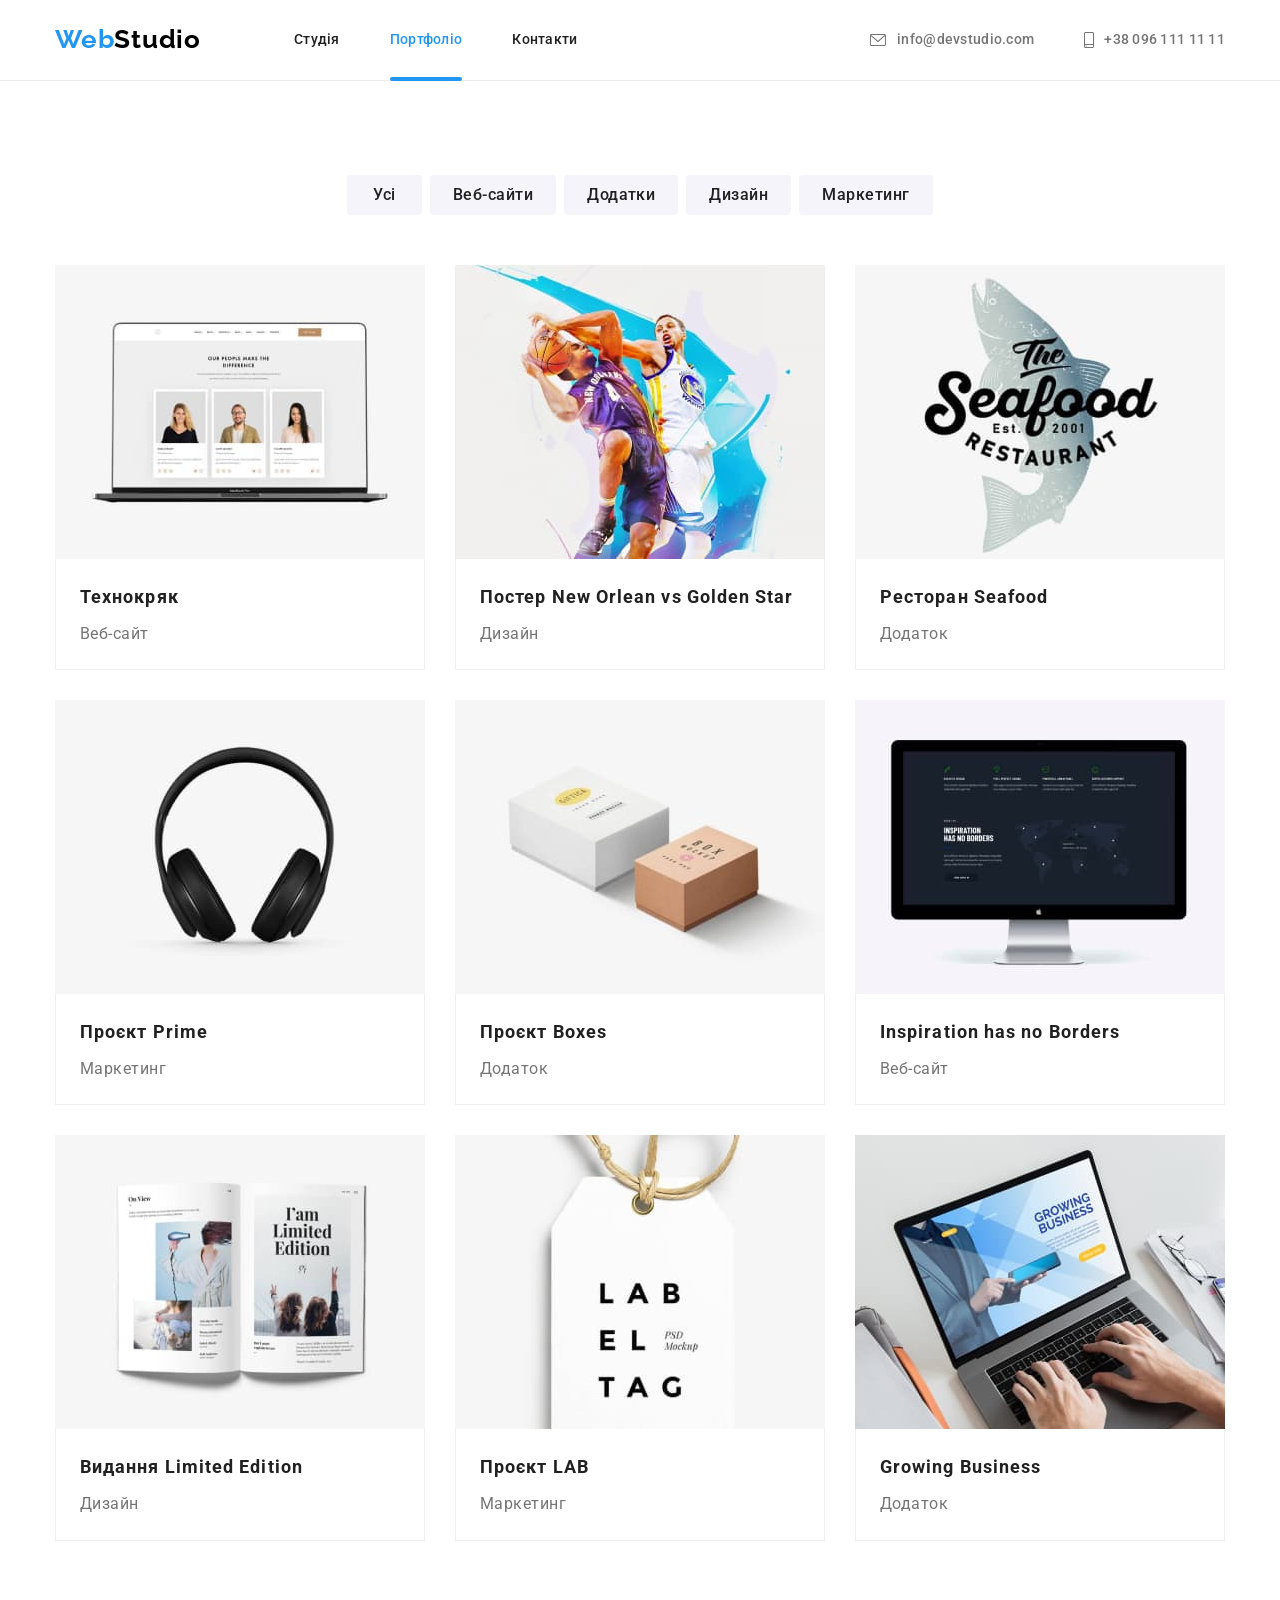
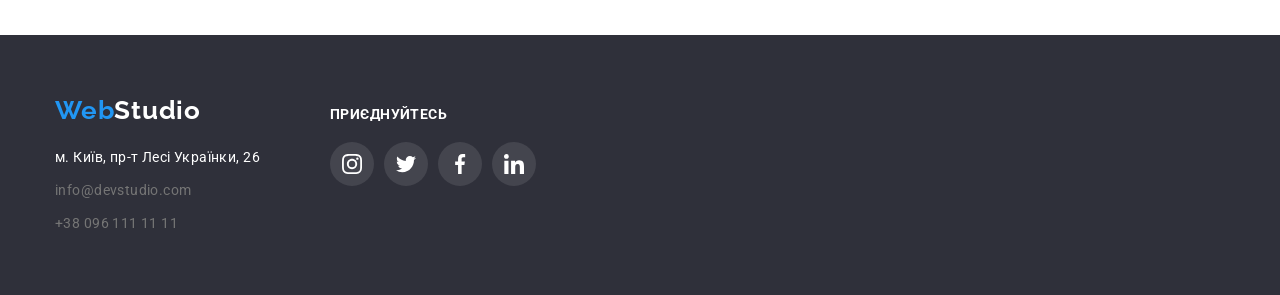
==== portfolio.html @ e0a2a1b2 "Initial commit" ====
<!DOCTYPE html>
<html lang="uk">
  <head>
    <meta charset="UTF-8" />
    <meta http-equiv="X-UA-Compatible" content="IE=edge" />
    <meta name="viewport" content="width=device-width, initial-scale=1.0" />
    <title>WebStudio</title>
    <!-- fonts -->
    <link rel="preconnect" href="https://fonts.googleapis.com" />
    <link rel="preconnect" href="https://fonts.gstatic.com" crossorigin />
    <link rel="preconnect" href="https://fonts.googleapis.com" />
    <link rel="preconnect" href="https://fonts.gstatic.com" crossorigin />
    <link
      href="https://fonts.googleapis.com/css2?family=Raleway:wght@700&family=Roboto:wght@400;500;700;900&display=swap"
      rel="stylesheet"
    />
    <!-- modern-normalize -->
    <link
      rel="stylesheet"
      href="https://cdnjs.cloudflare.com/ajax/libs/modern-normalize/1.1.0/modern-normalize.min.css"
      integrity="sha512-wpPYUAdjBVSE4KJnH1VR1HeZfpl1ub8YT/NKx4PuQ5NmX2tKuGu6U/JRp5y+Y8XG2tV+wKQpNHVUX03MfMFn9Q=="
      crossorigin="anonymous"
      referrerpolicy="no-referrer"
    />
    <!-- custom styles -->
    <link rel="stylesheet" href="./css/styles.css" />
  </head>
  <body>
    <header>
      <div class="container header">
        <nav class="nav">
          <a class="logo logo-header" href="./index.html"
            ><span class="logo-color">Web</span>Studio</a
          >
          <ul class="nav-list">
            <li class="nav-list-item">
              <a class="nav-list-item-link display-block" href="./index.html"
                >Студія</a
              >
            </li>
            <li class="nav-list-item">
              <a
                class="nav-list-item-link display-block current-page"
                href="./portfolio.html"
                >Портфоліо</a
              >
            </li>
            <li class="nav-list-item">
              <a class="nav-list-item-link display-block" href="#contacts-link"
                >Контакти</a
              >
            </li>
          </ul>
        </nav>
        <ul class="header-contacts">
          <li class="header-contacts-item">
            <a
              class="header-contacts-item-link display-block"
              href="mailto:info@devstudio.com"
            >
              <svg class="icon-contacts" width="18" height="12">
                <use href="./images/icons.svg#icon-mail"></use>
              </svg>
              info@devstudio.com</a
            >
          </li>
          <li class="header-contacts-item">
            <a
              class="header-contacts-item-link display-block"
              href="tel:+380961111111"
            >
              <svg class="icon-contacts" width="10" height="16">
                <use href="./images/icons.svg#icon-smartphone"></use>
              </svg>
              +38 096 111 11 11</a
            >
          </li>
        </ul>
      </div>
    </header>
    <main>
      <section class="section">
        <div class="container">
          <h1 class="hidden-title">Проєкти портфоліо</h1>
          <ul class="filter-list">
            <li class="filter-list-item">
              <button class="filter-list-button all-btn" type="button">
                Усі
              </button>
            </li>
            <li class="filter-list-item">
              <button class="filter-list-button secondary-btn" type="button">
                Веб-сайти
              </button>
            </li>
            <li class="filter-list-item">
              <button class="filter-list-button secondary-btn" type="button">
                Додатки
              </button>
            </li>
            <li class="filter-list-item">
              <button class="filter-list-button secondary-btn" type="button">
                Дизайн
              </button>
            </li>

            <li class="filter-list-item-button">
              <button class="filter-list-button secondary-btn" type="button">
                Маркетинг
              </button>
            </li>
          </ul>
          <ul class="portfolio-content-list">
            <li class="portfolio-content-list-item">
              <a href="" class="portfolio-card">
                <div class="card-overlay-thumb">
                  <img
                    src="./images/technocrack.jpg"
                    alt="зразок веб-сайту"
                    width="370"
                    height="294"
                  />
                  <p class="card-overlay">
                    Ресурс пропонує комплексні пропозиції з різним рівнем
                    функціоналу та сервісів. Все це дозволить відвідувачу
                    отримати вичерпні відомості про компанію чи приватну особу.
                  </p>
                </div>
                <div class="portfolio-content-list-text">
                  <h2 class="portfolio-content-list-item-heading">Технокряк</h2>
                  <p class="portfolio-content-list-item-text">Веб-сайт</p>
                </div>
              </a>
            </li>
            <li class="portfolio-content-list-item">
              <a href="" class="portfolio-card">
                <div class="card-overlay-thumb">
                  <img
                    src="./images/poster.jpg"
                    alt="постер нба"
                    width="370"
                    height="294"
                  />
                  <p class="card-overlay"></p>
                </div>
                <div class="portfolio-content-list-text">
                  <h2 class="portfolio-content-list-item-heading">
                    Постер New Orlean vs Golden Star
                  </h2>
                  <p class="portfolio-content-list-item-text">Дизайн</p>
                </div>
              </a>
            </li>
            <li class="portfolio-content-list-item">
              <a href="" class="portfolio-card">
                <div class="card-overlay-thumb">
                  <img
                    src="./images/seafood.jpg"
                    alt="логотип ресторану"
                    width="370"
                    height="294"
                  />
                  <p class="card-overlay"></p>
                </div>
                <div class="portfolio-content-list-text">
                  <h2 class="portfolio-content-list-item-heading">
                    Ресторан Seafood
                  </h2>
                  <p class="portfolio-content-list-item-text">Додаток</p>
                </div>
              </a>
            </li>
            <li class="portfolio-content-list-item">
              <a href="" class="portfolio-card">
                <div class="card-overlay-thumb">
                  <img
                    src="./images/prime.jpg"
                    alt="слухавки"
                    width="370"
                    height="294"
                  />
                  <p class="card-overlay"></p>
                </div>
                <div class="portfolio-content-list-text">
                  <h2 class="portfolio-content-list-item-heading">
                    Проєкт Prime
                  </h2>
                  <p class="portfolio-content-list-item-text">Маркетинг</p>
                </div>
              </a>
            </li>
            <li class="portfolio-content-list-item">
              <a href="" class="portfolio-card">
                <div class="card-overlay-thumb">
                  <img
                    src="./images/boxes.jpg"
                    alt="коробки"
                    width="370"
                    height="294"
                  />
                  <p class="card-overlay"></p>
                </div>
                <div class="portfolio-content-list-text">
                  <h2 class="portfolio-content-list-item-heading">
                    Проєкт Boxes
                  </h2>
                  <p class="portfolio-content-list-item-text">Додаток</p>
                </div>
              </a>
            </li>
            <li class="portfolio-content-list-item">
              <a href="" class="portfolio-card">
                <div class="card-overlay-thumb">
                  <img
                    src="./images/noborders.jpg"
                    alt="зразок веб-сайту"
                    width="370"
                    height="294"
                  />
                  <p class="card-overlay"></p>
                </div>
                <div class="portfolio-content-list-text">
                  <h2 class="portfolio-content-list-item-heading">
                    Inspiration has no Borders
                  </h2>
                  <p class="portfolio-content-list-item-text">Веб-сайт</p>
                </div>
              </a>
            </li>
            <li class="portfolio-content-list-item">
              <a href="" class="portfolio-card">
                <div class="card-overlay-thumb">
                  <img
                    src="./images/le.jpg"
                    alt="зразок оформлення сторінок"
                    width="370"
                    height="294"
                  />
                  <p class="card-overlay"></p>
                </div>
                <div class="portfolio-content-list-text">
                  <h2 class="portfolio-content-list-item-heading">
                    Видання Limited Edition
                  </h2>
                  <p class="portfolio-content-list-item-text">Дизайн</p>
                </div>
              </a>
            </li>
            <li class="portfolio-content-list-item">
              <a href="" class="portfolio-card">
                <div class="card-overlay-thumb">
                  <img
                    src="./images/lab.jpg"
                    alt="проєкт лаб"
                    width="370"
                    height="294"
                  />
                  <p class="card-overlay"></p>
                </div>
                <div class="portfolio-content-list-text">
                  <h2 class="portfolio-content-list-item-heading">
                    Проєкт LAB
                  </h2>
                  <p class="portfolio-content-list-item-text">Маркетинг</p>
                </div>
              </a>
            </li>
            <li class="portfolio-content-list-item">
              <a href="" class="portfolio-card">
                <div class="card-overlay-thumb">
                  <img
                    src="./images/business.jpg"
                    alt="зразок додатку"
                    width="370"
                    height="294"
                  />
                  <p class="card-overlay"></p>
                </div>
                <div class="portfolio-content-list-text">
                  <h2 class="portfolio-content-list-item-heading">
                    Growing Business
                  </h2>
                  <p class="portfolio-content-list-item-text">Додаток</p>
                </div>
              </a>
            </li>
          </ul>
        </div>
      </section>
    </main>
    <footer class="contacts" id="contacts-link">
      <div class="container footer">
        <div>
          <a class="logo footer-logo" href="./index.html"
            ><span class="logo-footer-color">Web</span>Studio</a
          >
          <address>
            <ul class="address-list">
              <li class="address-list-item">
                <a
                  class="map-link"
                  href="https://goo.gl/maps/me57YFcmaELghzEW9"
                  target="_blank"
                  rel="noopener noreferrer nofollow"
                  >м. Київ, пр-т Лесі Українки, 26</a
                >
              </li>
              <li class="address-list-item">
                <a class="mail-link" href="mailto:info@devstudio.com"
                  >info@devstudio.com</a
                >
              </li>
              <li class="address-list-item">
                <a class="tel-link" href="tel:+380961111111"
                  >+38 096 111 11 11</a
                >
              </li>
            </ul>
          </address>
        </div>
        <div class="join">
          <p class="footer-heading-socials">приєднуйтесь</p>
          <ul class="socials-list">
            <li class="socials-list-item">
              <a
                class="socials-footer-list-item-link"
                href="https://www.instagram.com"
                target="_blank"
                rel="noreferrer noopener nofollow"
                aria-label="instagram"
              >
                <svg class="socials-footer-icon" width="20" height="20">
                  <use href="./images/icons.svg#icon-instagram"></use>
                </svg>
              </a>
            </li>
            <li class="socials-list-item">
              <a
                class="socials-footer-list-item-link"
                href="https://twitter.com"
                target="_blank"
                rel="noreferrer noopener nofollow"
                aria-label="twitter"
              >
                <svg class="socials-footer-icon" width="20" height="20">
                  <use href="./images/icons.svg#icon-twitter"></use>
                </svg>
              </a>
            </li>
            <li class="socials-list-item">
              <a
                class="socials-footer-list-item-link"
                href="https://www.facebook.com"
                target="_blank"
                rel="noreferrer noopener nofollow"
                aria-label="facebook"
              >
                <svg class="socials-footer-icon" width="20" height="20">
                  <use href="./images/icons.svg#icon-facebook"></use>
                </svg>
              </a>
            </li>
            <li class="socials-list-item">
              <a
                class="socials-footer-list-item-link"
                href="https://www.linkedin.com "
                target="_blank"
                rel="noreferrer noopener nofollow"
                aria-label="linkedin"
              >
                <svg class="socials-footer-icon" width="20" height="20">
                  <use href="./images/icons.svg#icon-linkedin"></use>
                </svg>
              </a>
            </li>
          </ul>
        </div>
      </div>
    </footer>
  </body>
</html>
---- css/styles.css ----
:root {
  /* Fonts */
  --primary-text-color: #757575;
  --title-text-color: #212121;
  --secondary-title-text-color: #ffffff;
  --secondary-text-color: #2196f3;
  --logo-text-color: #000000;
  --address-text-color: #ffffff 0.6;
  --icon-color: #afb1b8;
  /* Background */
  --footer-background-color: #2f303a;
  --team-section-background-color: #f5f4fa;
  --hero-btn-active-color: #188ce8;
  --header-border-bottom-color: #ececec;
  --portfolio-content-border-color: #eeeeee;
  --footer-icon-bgcolor: #ffffff1a;
  --hero-background: #c4c4c4;
  --what-are-we-desription-bgc: #2f303acc;
  --portfolio-card-overlay: #2196f3e6;
}
h1,
h2,
h3,
h4,
h5,
h6,
p,
ul {
  margin: 0;
  padding: 0;
  border: 0;
  font-size: 100%;
  font: inherit;
  vertical-align: baseline;
}
img {
  display: block;
  min-width: 100%;
  height: auto;
}
.nav-list,
.header-contacts,
.features-list,
.what-are-we-list,
.our-team-list,
.address-list,
.filter-list,
.portfolio-content-list,
.socials-list,
.clients-list {
  list-style: none;
}
.container {
  width: 1200px;
  margin-left: auto;
  margin-right: auto;
  padding-right: 15px;
  padding-left: 15px;
}

.section {
  padding: 94px 0;
}
.what-are-we-section {
  padding-top: 0;
}
.display-block {
  display: block;
}
body {
  font-family: "Roboto", sans-serif;
  font-size: 14px;
  line-height: 1.7;
  letter-spacing: 0.03em;

  color: var(--primary-text-color);
}
/* header */
.header,
.nav {
  display: flex;
  align-items: center;
}
header {
  border-bottom: 1px solid var(--header-border-bottom-color);
}
.logo {
  font-family: "Raleway", sans-serif;
  font-weight: 700;
  font-size: 26px;
  line-height: 1.2;
  letter-spacing: 0.03em;

  color: var(--logo-text-color);
  text-decoration: none;
  text-transform: capitalize;
}
.logo-header {
  margin-right: 93px;
}
.logo-color {
  color: var(--secondary-text-color);
}
.nav-list {
  display: flex;
}
.header-contacts {
  display: flex;
  margin-left: auto;
}
.header-contacts-item:not(:last-child) {
  margin-right: 50px;
}

.nav-list-item-link,
.header-contacts-item-link {
  position: relative;
  padding-top: 32px;
  padding-bottom: 32px;

  font-weight: 500;
  font-size: 14px;
  line-height: 1.14;
  letter-spacing: 0.02em;

  color: var(--title-text-color);
  text-decoration: none;

  transition-property: color;
  transition-duration: 250ms;
  transition-timing-function: cubic-bezier(0.4, 0, 0.2, 1);
}
.current-page {
  color: var(--secondary-text-color);
}
.current-page::after {
  content: "";
  display: block;
  margin-bottom: -1px;
  position: absolute;
  left: 0;
  bottom: 0;
  width: 100%;
  height: 4px;

  background-color: currentColor;
  border-radius: 2px;
}
.header-contacts-item-link {
  display: flex;
  align-items: center;
}
.icon-contacts {
  margin-right: 10px;
  fill: currentColor;
}
.nav-list-item:not(:last-child) {
  margin-right: 50px;
}
.header-contacts-item-link {
  color: var(--primary-text-color);
}
.nav-list-item-link:hover,
.nav-list-item-link:focus,
.nav-list-item-link:active,
.header-contacts-item-link:hover,
.header-contacts-item-link:focus,
.header-contacts-item-link:active {
  color: var(--secondary-text-color);
}
/* main */
/* hero */
.hero {
  max-width: 1600px;
  padding: 200px 0;
  margin-left: auto;
  margin-right: auto;
  text-align: center;

  background-color: var(--hero-background);
  background-image: linear-gradient(
      rgba(47, 48, 58, 0.4),
      rgba(47, 48, 58, 0.4)
    ),
    url(../images/hero.jpg);
  background-repeat: no-repeat;
  background-position: center;
  background-size: cover;
}
.hero-title {
  margin-bottom: 30px;
  margin-right: auto;
  margin-left: auto;
  width: 696px;

  font-weight: 900;
  font-size: 44px;
  line-height: 1.36;
  text-align: center;
  letter-spacing: 0.06em;
  text-transform: uppercase;

  color: var(--secondary-title-text-color);
}

.hero-btn {
  padding: 10px 32px;

  font-weight: 700;
  font-size: 16px;
  line-height: 1.88;
  text-align: center;
  letter-spacing: 0.06em;

  color: var(--secondary-title-text-color);
  background-color: var(--secondary-text-color);
  cursor: pointer;
  box-shadow: 0px 4px 4px rgba(0, 0, 0, 0.15);
  border-radius: 4px;
  border: none;

  transition-property: color;
  transition-duration: 250ms;
  transition-timing-function: cubic-bezier(0.4, 0, 0.2, 1);
}
.hero-btn:hover,
.hero-btn:focus {
  background-color: var(--hero-btn-active-color);
}
/* Modal */
.backdrop {
  position: fixed;
  top: 0;
  left: 0;
  z-index: 1000;
  width: 100%;
  height: 100%;
  background-color: rgba(0, 0, 0, 0.2);
  opacity: 1;

  transition-property: opacity;
  transition-duration: 250ms;
  transition-timing-function: cubic-bezier(0.4, 0, 0.2, 1);
}
.backdrop.is-hidden {
  opacity: 0;
  pointer-events: none;
  /* visibility: hidden; */

  transition-property: opacity;
  transition-duration: 250ms;
  transition-timing-function: cubic-bezier(0.4, 0, 0.2, 1);
}
.backdrop.is-hidden .modal {
  transform: translate(-50%, -50%) scale(0.9);
}

.modal {
  position: absolute;
  top: 50%;
  left: 50%;

  transform: translate(-50%, -50%) scale(1);
  min-height: 581px;
  min-width: 528px;
  padding: 15px;

  background-color: var(--secondary-title-text-color);
  box-shadow: 0px 1px 3px rgba(0, 0, 0, 0.12), 0px 1px 1px rgba(0, 0, 0, 0.14),
    0px 2px 1px rgba(0, 0, 0, 0.2);
  border-radius: 4px;

  transition-property: transform;
  transition-duration: 250ms;
  transition-timing-function: cubic-bezier(0.4, 0, 0.2, 1);
}
.modal-close {
  display: flex;
  justify-content: center;
  align-items: center;
  position: absolute;
  top: 8px;
  right: 8px;
  width: 30px;
  height: 30px;
  background: #ffffff;
  border: 1px solid rgba(0, 0, 0, 0.1);
  border-radius: 50%;
  cursor: pointer;

  transition-property: border;
  transition-duration: 250ms;
  transition-timing-function: cubic-bezier(0.4, 0, 0.2, 1);
}
.modal-close:hover {
  border: 1px solid var(--hero-btn-active-color);
}
/* features */
.hidden-title {
  position: absolute;
  white-space: nowrap;
  width: 1px;
  height: 1px;
  overflow: hidden;
  border: 0;
  padding: 0;
  clip: rect(0 0 0 0);
  -webkit-clip-path: inset(50%);
  clip-path: inset(50%);
  margin: -1px;
}
.features-list {
  display: flex;
}
.features-list-item {
  width: calc((100%-30 * 3) / 4);
}
.features-icon-background {
  display: flex;
  justify-content: center;
  align-items: center;
  height: 120px;
  margin-bottom: 30px;
  background-color: var(--team-section-background-color);
  border-radius: 4px;
}
.features-list-item:not(:last-child) {
  margin-right: 30px;
}
.features-list-item-heading {
  margin-bottom: 10px;

  font-weight: 700;
  font-size: 14px;
  line-height: 1.14;
  text-transform: uppercase;

  color: var(--title-text-color);
}
/* What are we, our team */
.what-are-we-title,
.our-team-title,
.clients {
  text-align: center;
  margin-bottom: 50px;

  font-weight: 700;
  font-size: 36px;
  line-height: 1.17;
  text-align: center;
  letter-spacing: 0.03em;
  color: var(--title-text-color);
}
.what-are-we-list {
  display: flex;
}
.what-are-we-list-item {
  display: block;
  position: relative;
}
.footer-heading-socials,
.what-are-we-description {
  font-weight: 700;
  font-size: 14px;
  line-height: calc(16 / 14);
  letter-spacing: 0.03em;
  text-transform: uppercase;

  color: var(--secondary-title-text-color);
}
.what-are-we-description {
  display: flex;
  justify-content: center;
  align-items: center;
  width: 100%;
  height: 70px;
  position: absolute;
  left: 0;
  bottom: 0;
  z-index: 1;

  background-color: var(--what-are-we-desription-bgc);
}
.what-are-we-list-item:not(:last-child) {
  margin-right: 30px;
}
.our-team {
  background-color: var(--team-section-background-color);
}
.our-team-list {
  display: flex;
  gap: 30px;
}
.our-team-list-item {
  background: var(--secondary-title-text-color);

  box-shadow: 0px 1px 3px #0000001f, 0px 1px 1px #00000024,
    0px 2px 1px #00000033;
  border-radius: 0px 0px 4px 4px;
}
.our-team-list-item-text {
  margin-bottom: 16px;
}
.our-team-content {
  padding: 30px 32px;
}
.our-team-list-item-heading {
  margin-bottom: 10px;

  font-weight: 500;
  font-size: 16px;
  line-height: 1.2;
  letter-spacing: 0.03em;
  text-align: center;
  color: var(--title-text-color);
}
.our-team-list-item-text {
  font-size: 16px;
  line-height: 1.2;
  letter-spacing: 0.03em;
  text-align: center;
}
.socials-list {
  display: flex;
  justify-content: center;
  gap: 10px;
}

.socials-list-item-link {
  display: flex;
  width: 44px;
  height: 44px;
  justify-content: center;
  align-items: center;
  border-radius: 50%;
  fill: var(--icon-color);
  background-color: var(--secondary-title-text-color);

  transition-property: background-color, fill;
  transition-duration: 250ms;
  transition-timing-function: cubic-bezier(0.4, 0, 0.2, 1);
}
.socials-list-item-link:hover,
.socials-list-item-link:focus {
  background-color: var(--secondary-text-color);
}
.socials-list-item-link:hover,
.socials-list-item-link:focus .socials-icon {
  fill: var(--secondary-title-text-color);
}
/* Clients */
.clients-list {
  display: flex;
}
.clients-list-item:not(:last-child) {
  margin-right: 30px;
}
.clients-list-item {
  width: 170px;
  height: 92px;
}
.clients-link {
  display: flex;
  align-items: center;
  justify-content: center;
  width: 100%;
  height: 100%;

  fill: var(--icon-color);
  border: 1px solid var(--icon-color);
  border-radius: 4px;

  transition-property: fill, border;
  transition-duration: 250ms;
  transition-timing-function: cubic-bezier(0.4, 0, 0.2, 1);
}
.clients-link:hover,
.clients-link:focus,
.clients-link:active .client {
  border: 1px solid var(--secondary-text-color);
  fill: var(--secondary-text-color);
}
/* footer */
footer {
  padding-top: 60px;
  padding-bottom: 60px;
}
address {
  font-style: inherit;
}
.footer {
  display: flex;
  align-items: baseline;
  gap: 70px;
}
.contacts {
  background-color: var(--footer-background-color);
}

.footer-logo {
  display: inline-block;
  margin-bottom: 20px;

  color: var(--secondary-title-text-color);
}
.logo-footer-color {
  color: var(--secondary-text-color);
}

.address-list-item:not(:last-child) {
  margin-bottom: 9px;
}
.map-link {
  text-decoration: none;
  color: var(--secondary-title-text-color);
}
.mail-link,
.tel-link {
  text-decoration: none;
  color: var(--address-text-color);
}

.footer-heading-socials {
  margin-bottom: 20px;
}
.socials-footer-list-item-link {
  display: flex;
  width: 44px;
  height: 44px;
  justify-content: center;
  align-items: center;
  border-radius: 50%;
  background-color: var(--footer-icon-bgcolor);
  fill: var(--secondary-title-text-color);

  transition-property: background-color;
  transition-duration: 250ms;
  transition-timing-function: cubic-bezier(0.4, 0, 0.2, 1);
}
.socials-footer-list-item-link:hover,
.socials-footer-list-item-link:focus,
.socials-footer-list-item-link:active {
  background-color: var(--secondary-text-color);
}

/* portfolio */
.section-portfolio {
  padding-top: 94px;
  padding-bottom: 94px;
}
.filter-list {
  display: flex;
  justify-content: center;
  margin-bottom: 50px;
}
.filter-list-item:not(:last-child) {
  margin-right: 8px;
}
.all-btn {
  padding: 7px 26px;
}
.secondary-btn {
  padding: 7px 23px;
}
.filter-list-button {
  font-style: inherit;
  font-weight: 500;
  font-size: 16px;
  line-height: 1.6;
  text-align: center;
  letter-spacing: 0.03em;
  color: var(--title-text-color);
  background-color: var(--team-section-background-color);
  cursor: pointer;
  border: none;
  border-radius: 4px;

  transition-property: color, background-color, box-shadow;
  transition-duration: 250ms;
  transition-timing-function: cubic-bezier(0.4, 0, 0.2, 1);
}
.filter-list-button:hover,
.filter-list-button:focus,
.filter-list-button:active {
  color: var(--secondary-title-text-color);
  background-color: var(--secondary-text-color);
  box-shadow: 0px 3px 1px rgba(0, 0, 0, 0.1), 0px 1px 2px rgba(0, 0, 0, 0.08),
    0px 2px 2px rgba(0, 0, 0, 0.12);
}
.portfolio-card {
  display: block;
  text-decoration: none;
  color: inherit;

  transition-property: box-shadow;
  transition-duration: 250ms;
  transition-timing-function: cubic-bezier(0.4, 0, 0.2, 1);
}
.card-overlay-thumb {
  position: relative;
  overflow: hidden;
}
.card-overlay {
  position: absolute;
  top: 0;
  left: 0;
  width: 100%;
  height: 100%;
  overflow: hidden;
  padding: 63px 24px;

  font-size: 18px;
  line-height: calc(28 / 18);
  letter-spacing: 0.03em;

  color: var(--secondary-title-text-color);
  background-color: var(--portfolio-card-overlay);
  transform: translateY(100%);

  transition-property: transform;
  transition-duration: 250ms;
  transition-timing-function: cubic-bezier(0.4, 0, 0.2, 1);
}
.portfolio-card:hover,
.portfolio-card:focus .card-overlay {
  transform: translateY(0);
}
.portfolio-card:hover,
.portfolio-card:focus {
  box-shadow: 0px 1px 1px rgba(0, 0, 0, 0.12), 0px 4px 4px rgba(0, 0, 0, 0.06),
    1px 4px 6px rgba(0, 0, 0, 0.16);
}

.portfolio-content-list {
  display: flex;
  flex-wrap: wrap;
  margin: -15px;
}
.portfolio-content-list-item {
  margin: 15px;
}
.portfolio-content-list-text {
  padding: 20px 24px;
  border-right: 1px solid var(--portfolio-content-border-color);
  border-bottom: 1px solid var(--portfolio-content-border-color);
  border-left: 1px solid var(--portfolio-content-border-color);
}
.portfolio-content-list-item-heading {
  margin-bottom: 4px;

  font-weight: 700;
  font-size: 18px;
  line-height: 2;
  letter-spacing: 0.06em;
  color: var(--title-text-color);
}
.portfolio-content-list-item-text {
  font-size: 16px;
  line-height: 1.9;
  letter-spacing: 0.03em;
}
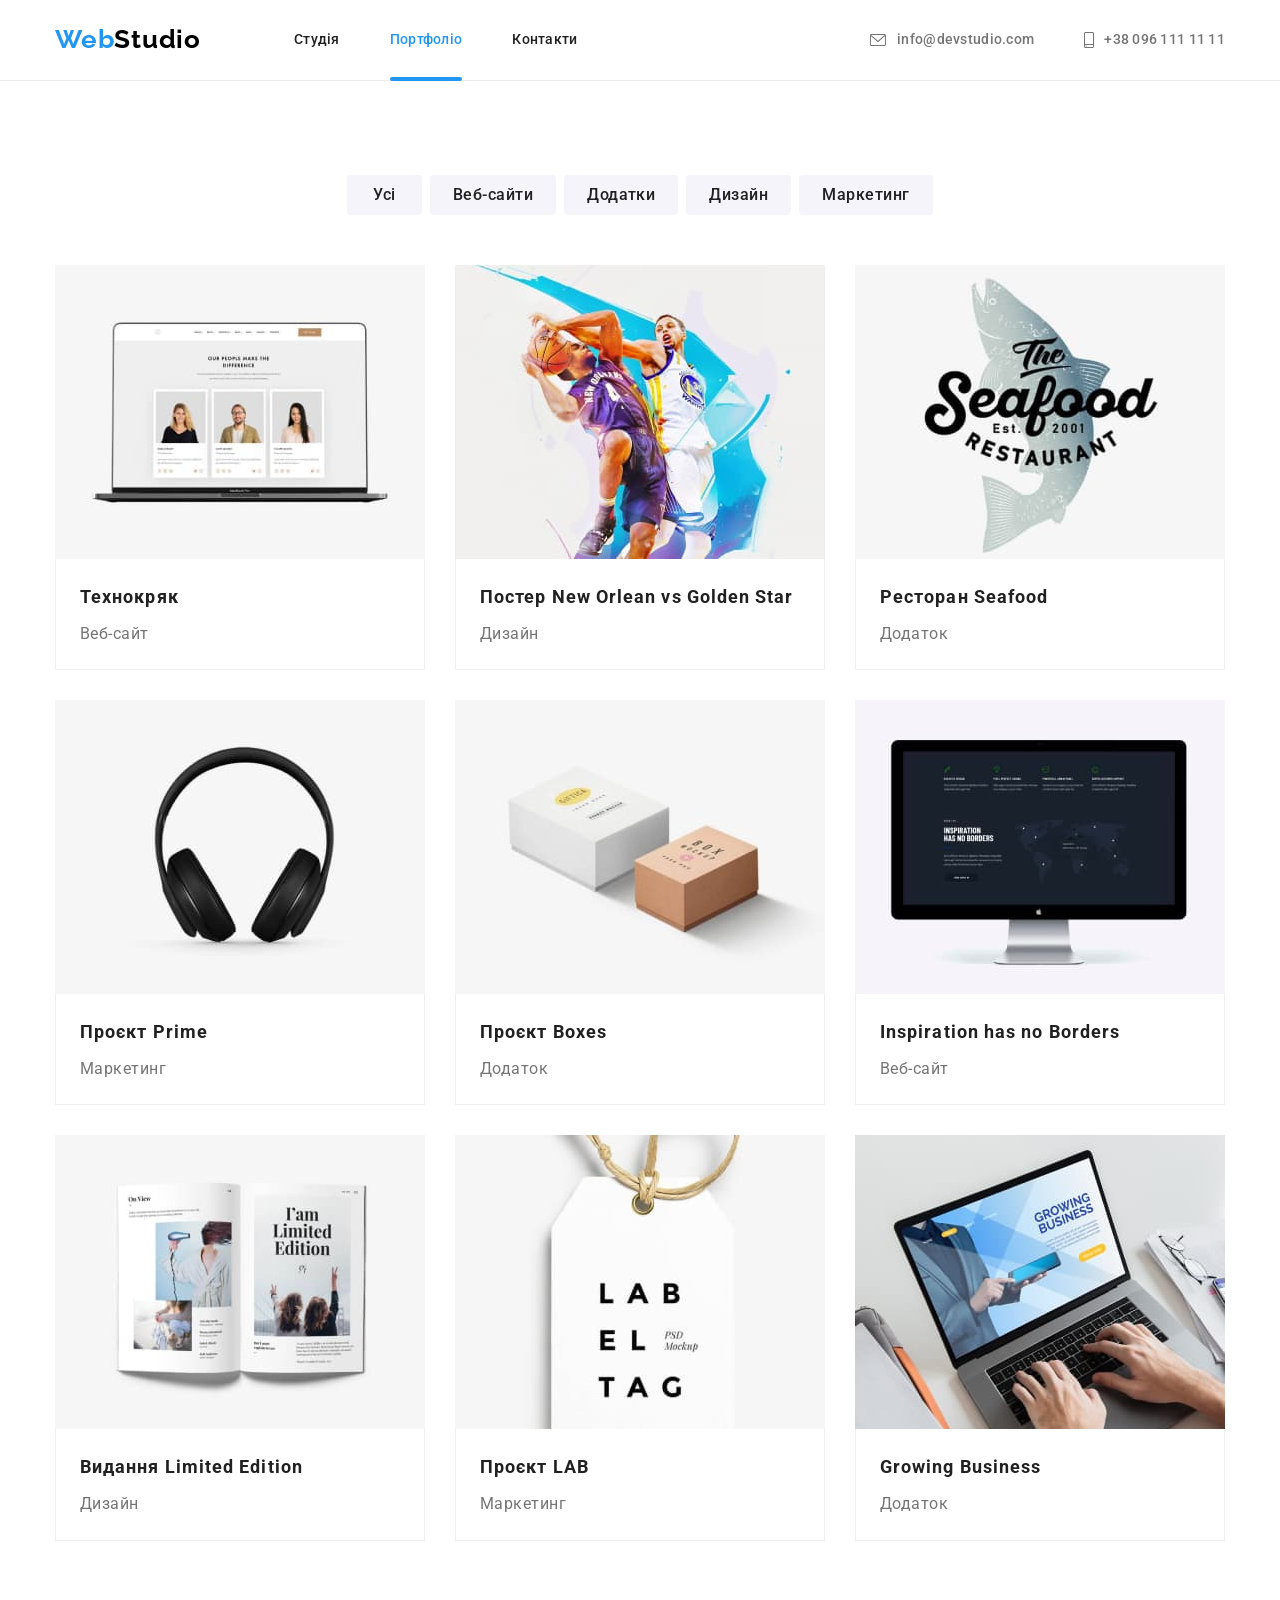
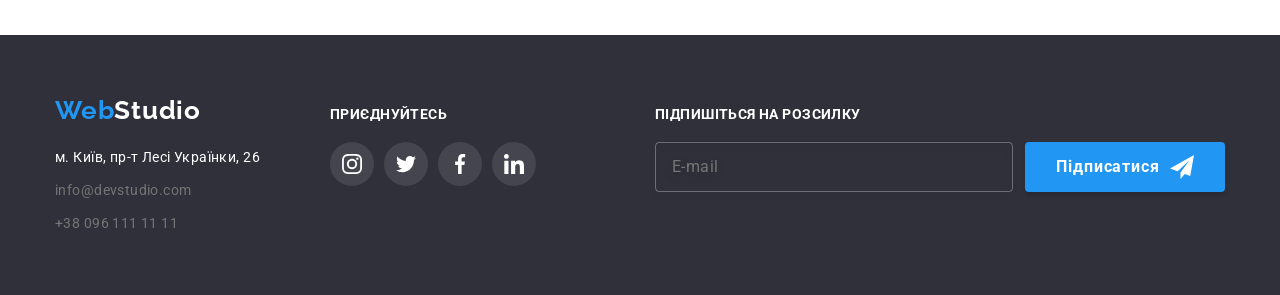
==== commit 3fb28695: "hw" ====
--- a/portfolio.html
+++ b/portfolio.html
@@ -375,6 +375,31 @@
             </li>
           </ul>
         </div>
+
+        <form class="sign-up">
+          <label class="footer-heading-sign-up" for="sign-up"
+            >Підпишіться на розсилку</label
+          >
+          <div class="footer-form">
+            <input
+              id="sign-up"
+              type="email"
+              name="sign-in"
+              class="footer-sign-up"
+              type="text"
+              placeholder="E-mail"
+            />
+            <button type="submit" class="sign-up-btn">
+              <span class="sign-up-text">Підписатися</span>
+              <svg width="24" height="24">
+                <use
+                  class="sign-up-icon"
+                  href="./images/icons.svg#icon-sign-in"
+                ></use>
+              </svg>
+            </button>
+          </div>
+        </form>
       </div>
     </footer>
   </body>
--- a/css/styles.css
+++ b/css/styles.css
@@ -7,7 +7,9 @@
   --logo-text-color: #000000;
   --address-text-color: #ffffff 0.6;
   --icon-color: #afb1b8;
+  --sign-up-text-color: #ffffff99;
   /* Background */
+  --primary-background-color: #ffffff;
   --footer-background-color: #2f303a;
   --team-section-background-color: #f5f4fa;
   --hero-btn-active-color: #188ce8;
@@ -74,6 +76,7 @@
   letter-spacing: 0.03em;
 
   color: var(--primary-text-color);
+  background-color: var(--primary-background-color);
 }
 /* header */
 .header,
@@ -205,7 +208,9 @@
 
 .hero-btn {
   padding: 10px 32px;
-
+}
+.hero-btn,
+.sign-up-btn {
   font-weight: 700;
   font-size: 16px;
   line-height: 1.88;
@@ -224,77 +229,12 @@
   transition-timing-function: cubic-bezier(0.4, 0, 0.2, 1);
 }
 .hero-btn:hover,
-.hero-btn:focus {
+.hero-btn:focus,
+.sign-up-btn:hover,
+.sign-up-btn:focus {
   background-color: var(--hero-btn-active-color);
 }
-/* Modal */
-.backdrop {
-  position: fixed;
-  top: 0;
-  left: 0;
-  z-index: 1000;
-  width: 100%;
-  height: 100%;
-  background-color: rgba(0, 0, 0, 0.2);
-  opacity: 1;
-
-  transition-property: opacity;
-  transition-duration: 250ms;
-  transition-timing-function: cubic-bezier(0.4, 0, 0.2, 1);
-}
-.backdrop.is-hidden {
-  opacity: 0;
-  pointer-events: none;
-  /* visibility: hidden; */
-
-  transition-property: opacity;
-  transition-duration: 250ms;
-  transition-timing-function: cubic-bezier(0.4, 0, 0.2, 1);
-}
-.backdrop.is-hidden .modal {
-  transform: translate(-50%, -50%) scale(0.9);
-}
-
-.modal {
-  position: absolute;
-  top: 50%;
-  left: 50%;
-
-  transform: translate(-50%, -50%) scale(1);
-  min-height: 581px;
-  min-width: 528px;
-  padding: 15px;
-
-  background-color: var(--secondary-title-text-color);
-  box-shadow: 0px 1px 3px rgba(0, 0, 0, 0.12), 0px 1px 1px rgba(0, 0, 0, 0.14),
-    0px 2px 1px rgba(0, 0, 0, 0.2);
-  border-radius: 4px;
-
-  transition-property: transform;
-  transition-duration: 250ms;
-  transition-timing-function: cubic-bezier(0.4, 0, 0.2, 1);
-}
-.modal-close {
-  display: flex;
-  justify-content: center;
-  align-items: center;
-  position: absolute;
-  top: 8px;
-  right: 8px;
-  width: 30px;
-  height: 30px;
-  background: #ffffff;
-  border: 1px solid rgba(0, 0, 0, 0.1);
-  border-radius: 50%;
-  cursor: pointer;
-
-  transition-property: border;
-  transition-duration: 250ms;
-  transition-timing-function: cubic-bezier(0.4, 0, 0.2, 1);
-}
-.modal-close:hover {
-  border: 1px solid var(--hero-btn-active-color);
-}
+
 /* features */
 .hidden-title {
   position: absolute;
@@ -359,6 +299,7 @@
   position: relative;
 }
 .footer-heading-socials,
+.footer-heading-sign-up,
 .what-are-we-description {
   font-weight: 700;
   font-size: 14px;
@@ -520,7 +461,8 @@
   color: var(--address-text-color);
 }
 
-.footer-heading-socials {
+.footer-heading-socials,
+.footer-heading-sign-up {
   margin-bottom: 20px;
 }
 .socials-footer-list-item-link {
@@ -541,6 +483,43 @@
 .socials-footer-list-item-link:focus,
 .socials-footer-list-item-link:active {
   background-color: var(--secondary-text-color);
+}
+.footer-form {
+  display: flex;
+  align-items: center;
+}
+.footer-heading-sign-up {
+  display: inline-block;
+}
+.sign-up {
+  margin-left: auto;
+}
+.footer-sign-up {
+  width: 358px;
+  height: 50px;
+  margin-right: 12px;
+  padding: 15px 16px;
+
+  font-size: 16px;
+  line-height: 1.25;
+  letter-spacing: 0.03em;
+
+  color: var(--sign-up-text-color);
+
+  background-color: transparent;
+  border: 1px solid rgba(255, 255, 255, 0.3);
+  filter: drop-shadow(0px 4px 4px rgba(0, 0, 0, 0.15));
+  border-radius: 4px;
+}
+.sign-up-btn {
+  display: flex;
+  align-items: center;
+  justify-content: center;
+  gap: 10px;
+
+  width: 200px;
+  height: 50px;
+  padding: 10px 28px;
 }
 
 /* portfolio */
@@ -659,3 +638,82 @@
   line-height: 1.9;
   letter-spacing: 0.03em;
 }
+/* Modal */
+.backdrop {
+  position: fixed;
+  top: 0;
+  left: 0;
+  z-index: 1000;
+  width: 100%;
+  height: 100%;
+  background-color: rgba(0, 0, 0, 0.2);
+  opacity: 1;
+
+  transition-property: opacity;
+  transition-duration: 250ms;
+  transition-timing-function: cubic-bezier(0.4, 0, 0.2, 1);
+}
+.backdrop.is-hidden {
+  opacity: 0;
+  pointer-events: none;
+  /* visibility: hidden; */
+
+  transition-property: opacity;
+  transition-duration: 250ms;
+  transition-timing-function: cubic-bezier(0.4, 0, 0.2, 1);
+}
+.backdrop.is-hidden .modal {
+  transform: translate(-50%, -50%) scale(0.9);
+}
+
+.modal {
+  position: absolute;
+  top: 50%;
+  left: 50%;
+
+  transform: translate(-50%, -50%) scale(1);
+  min-height: 581px;
+  min-width: 528px;
+  padding: 40px;
+
+  background-color: var(--secondary-title-text-color);
+  box-shadow: 0px 1px 3px rgba(0, 0, 0, 0.12), 0px 1px 1px rgba(0, 0, 0, 0.14),
+    0px 2px 1px rgba(0, 0, 0, 0.2);
+  border-radius: 4px;
+
+  transition-property: transform;
+  transition-duration: 250ms;
+  transition-timing-function: cubic-bezier(0.4, 0, 0.2, 1);
+}
+.modal-close {
+  display: flex;
+  justify-content: center;
+  align-items: center;
+  position: absolute;
+  top: 8px;
+  right: 8px;
+  width: 30px;
+  height: 30px;
+  background: var(--primary-background-color);
+  border: 1px solid rgba(0, 0, 0, 0.1);
+  border-radius: 50%;
+  cursor: pointer;
+}
+.modal-close-icon {
+  fill: #000000;
+
+  transition-property: fill;
+  transition-duration: 250ms;
+  transition-timing-function: cubic-bezier(0.4, 0, 0.2, 1);
+}
+
+.modal-close:focus .modal-close-icon,
+.modal-close:hover .modal-close-icon {
+  fill: var(--hero-btn-active-color);
+}
+.registration-label {
+  display: block;
+}
+.registration-input {
+  display: block;
+}
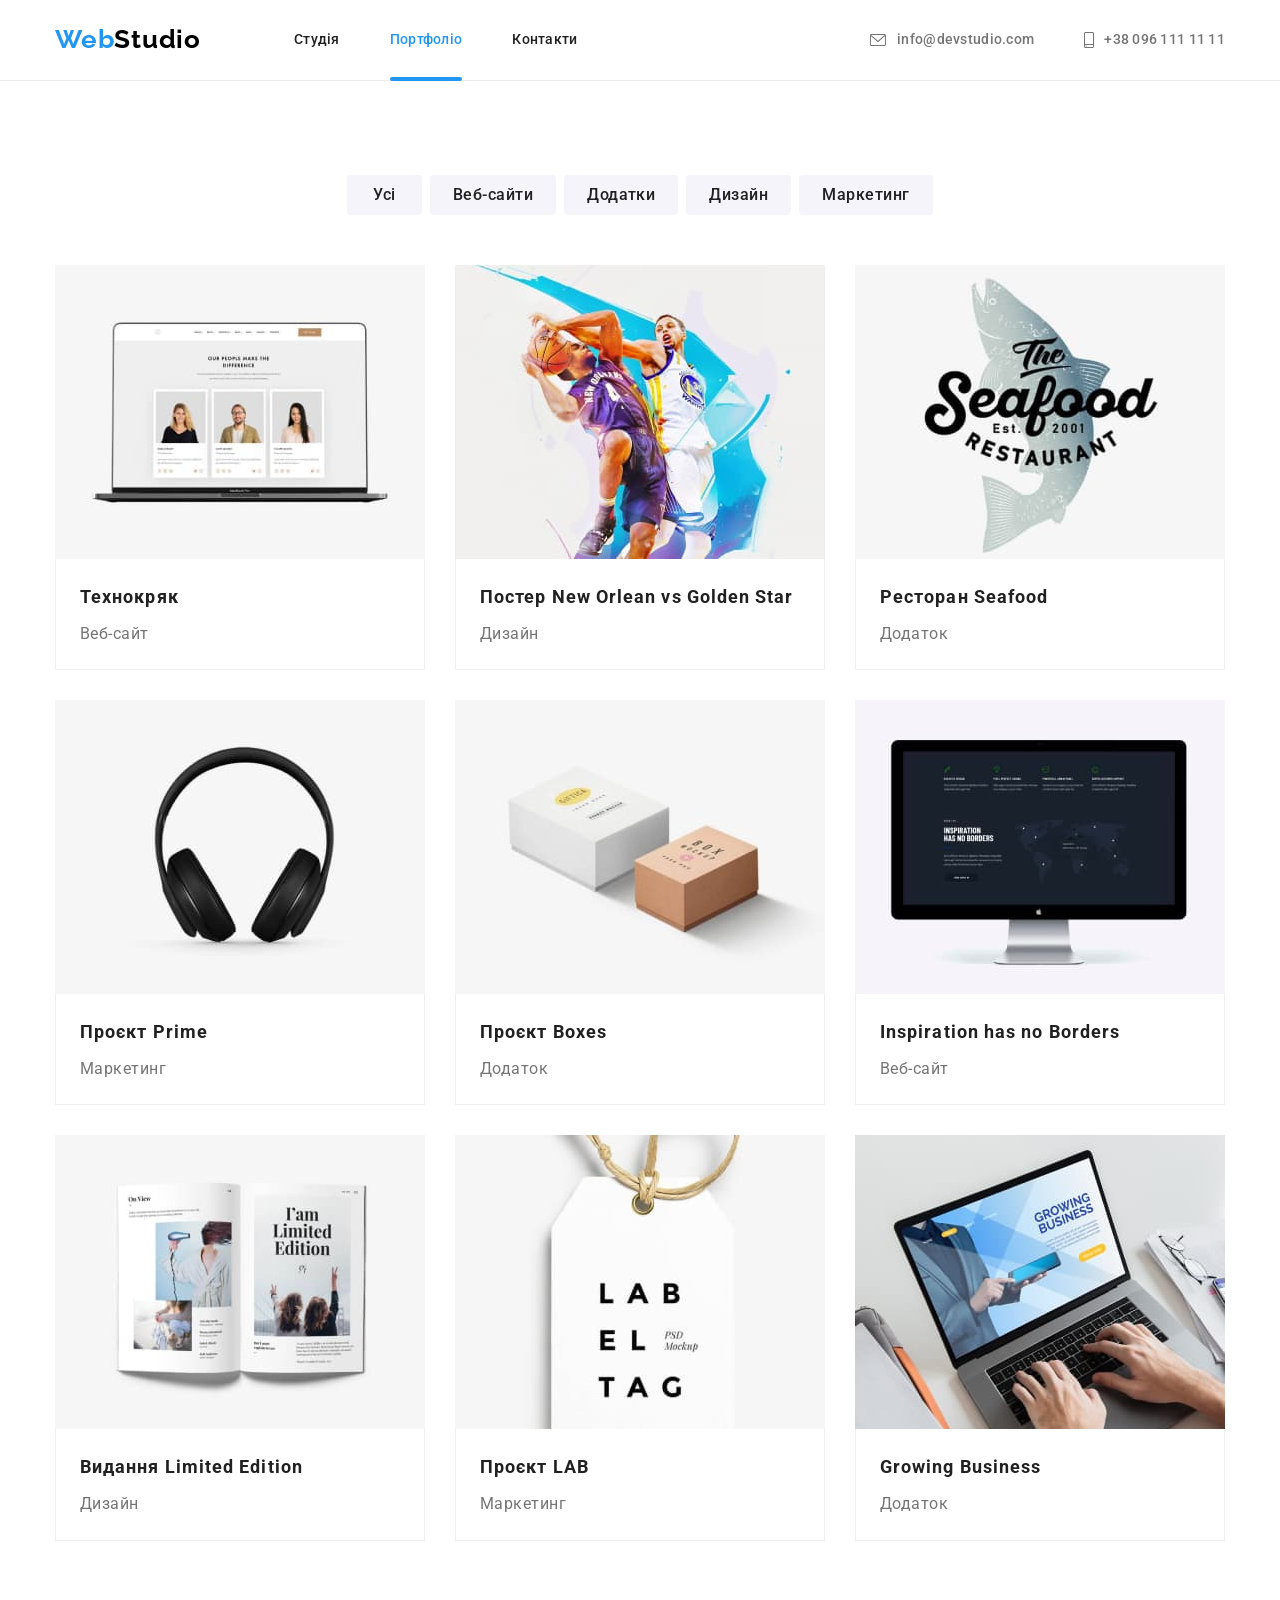
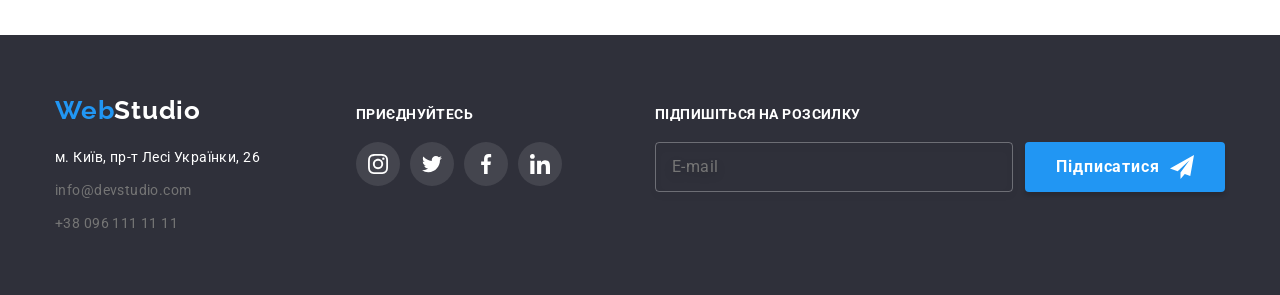
==== commit 96343097: "Update portfolio.html" ====
--- a/portfolio.html
+++ b/portfolio.html
@@ -290,7 +290,7 @@
     </main>
     <footer class="contacts" id="contacts-link">
       <div class="container footer">
-        <div>
+        <div class="footer-logo-address">
           <a class="logo footer-logo" href="./index.html"
             ><span class="logo-footer-color">Web</span>Studio</a
           >
--- a/css/styles.css
+++ b/css/styles.css
@@ -8,6 +8,7 @@
   --address-text-color: #ffffff 0.6;
   --icon-color: #afb1b8;
   --sign-up-text-color: #ffffff99;
+  --placeholder-text-color: #75757580;
   /* Background */
   --primary-background-color: #ffffff;
   --footer-background-color: #2f303a;
@@ -210,7 +211,8 @@
   padding: 10px 32px;
 }
 .hero-btn,
-.sign-up-btn {
+.sign-up-btn,
+.registration-btn {
   font-weight: 700;
   font-size: 16px;
   line-height: 1.88;
@@ -231,7 +233,9 @@
 .hero-btn:hover,
 .hero-btn:focus,
 .sign-up-btn:hover,
-.sign-up-btn:focus {
+.sign-up-btn:focus,
+.registration-btn:hover,
+.registration-btn:focus {
   background-color: var(--hero-btn-active-color);
 }
 
@@ -432,12 +436,17 @@
 .footer {
   display: flex;
   align-items: baseline;
-  gap: 70px;
+}
+.footer-logo-address {
+  margin-right: 70px;
+  flex-grow: 1;
+}
+.join {
+  margin-right: 93px;
 }
 .contacts {
   background-color: var(--footer-background-color);
 }
-
 .footer-logo {
   display: inline-block;
   margin-bottom: 20px;
@@ -491,9 +500,7 @@
 .footer-heading-sign-up {
   display: inline-block;
 }
-.sign-up {
-  margin-left: auto;
-}
+
 .footer-sign-up {
   width: 358px;
   height: 50px;
@@ -711,9 +718,122 @@
 .modal-close:hover .modal-close-icon {
   fill: var(--hero-btn-active-color);
 }
+.strong {
+  display: block;
+  margin-bottom: 12px;
+  margin-left: auto;
+  margin-right: auto;
+
+  font-weight: 700;
+  font-size: 20px;
+  line-height: calc(23 / 20);
+  text-align: center;
+  letter-spacing: 0.03em;
+
+  color: #212121;
+}
 .registration-label {
   display: block;
+  position: relative;
+  margin-bottom: 10px;
+}
+.registration-label-heading {
+  display: block;
+  margin-bottom: 4px;
+
+  font-size: 12px;
+  line-height: calc(14 / 12);
+  letter-spacing: 0.01em;
 }
 .registration-input {
-  display: block;
-}
+  height: 40px;
+  padding: 12px 42px;
+  outline: none;
+}
+.registration-input,
+.registration-comment {
+  display: block;
+  width: 100%;
+
+  border: 1px solid rgba(33, 33, 33, 0.2);
+  border-radius: 4px;
+
+  transition-property: border-color;
+  transition-duration: 250ms;
+  transition-timing-function: cubic-bezier(0.4, 0, 0.2, 1);
+}
+.registration-comment {
+  height: 120px;
+  padding: 12px 16px;
+  resize: none;
+  outline: none;
+}
+.registration-comment::placeholder {
+  color: var(--placeholder-text-color);
+}
+.comment {
+  margin-bottom: 20px;
+}
+.registration-icon {
+  position: absolute;
+  bottom: 11px;
+  left: 12px;
+
+  transition-property: fill;
+  transition-duration: 250ms;
+  transition-timing-function: cubic-bezier(0.4, 0, 0.2, 1);
+}
+.registration-label:focus-within .registration-icon {
+  fill: var(--secondary-text-color);
+}
+.registration-label:focus-within .registration-input,
+.registration-label:focus-within .registration-comment {
+  border-color: var(--secondary-text-color);
+}
+.registration-checkbox {
+  display: flex;
+  justify-content: center;
+  align-items: center;
+  position: relative;
+  width: 100%;
+  height: 24px;
+  margin-bottom: 30px;
+}
+.checkbox {
+  margin-right: 7px;
+  width: 16px;
+  height: 16px;
+  appearance: none;
+}
+.icon-checked {
+  opacity: 0;
+
+  transition-property: opacity;
+  transition-duration: 250ms;
+  transition-timing-function: cubic-bezier(0.4, 0, 0.2, 1);
+}
+.checkbox:checked + .checkbox-icon .icon-checked {
+  opacity: 1;
+}
+
+.checkbox-icon {
+  position: absolute;
+  top: 50%;
+  left: 21px;
+  transform: translateY(-50%);
+}
+.registration-checkbox-text {
+  font-size: 14px;
+  line-height: calc(24 / 12);
+  letter-spacing: 0.03em;
+  user-select: none;
+}
+.link-checkbox {
+  color: var(--secondary-text-color);
+}
+.registration-btn {
+  display: block;
+  padding: 10px 52px;
+  margin-left: auto;
+  margin-right: auto;
+}
